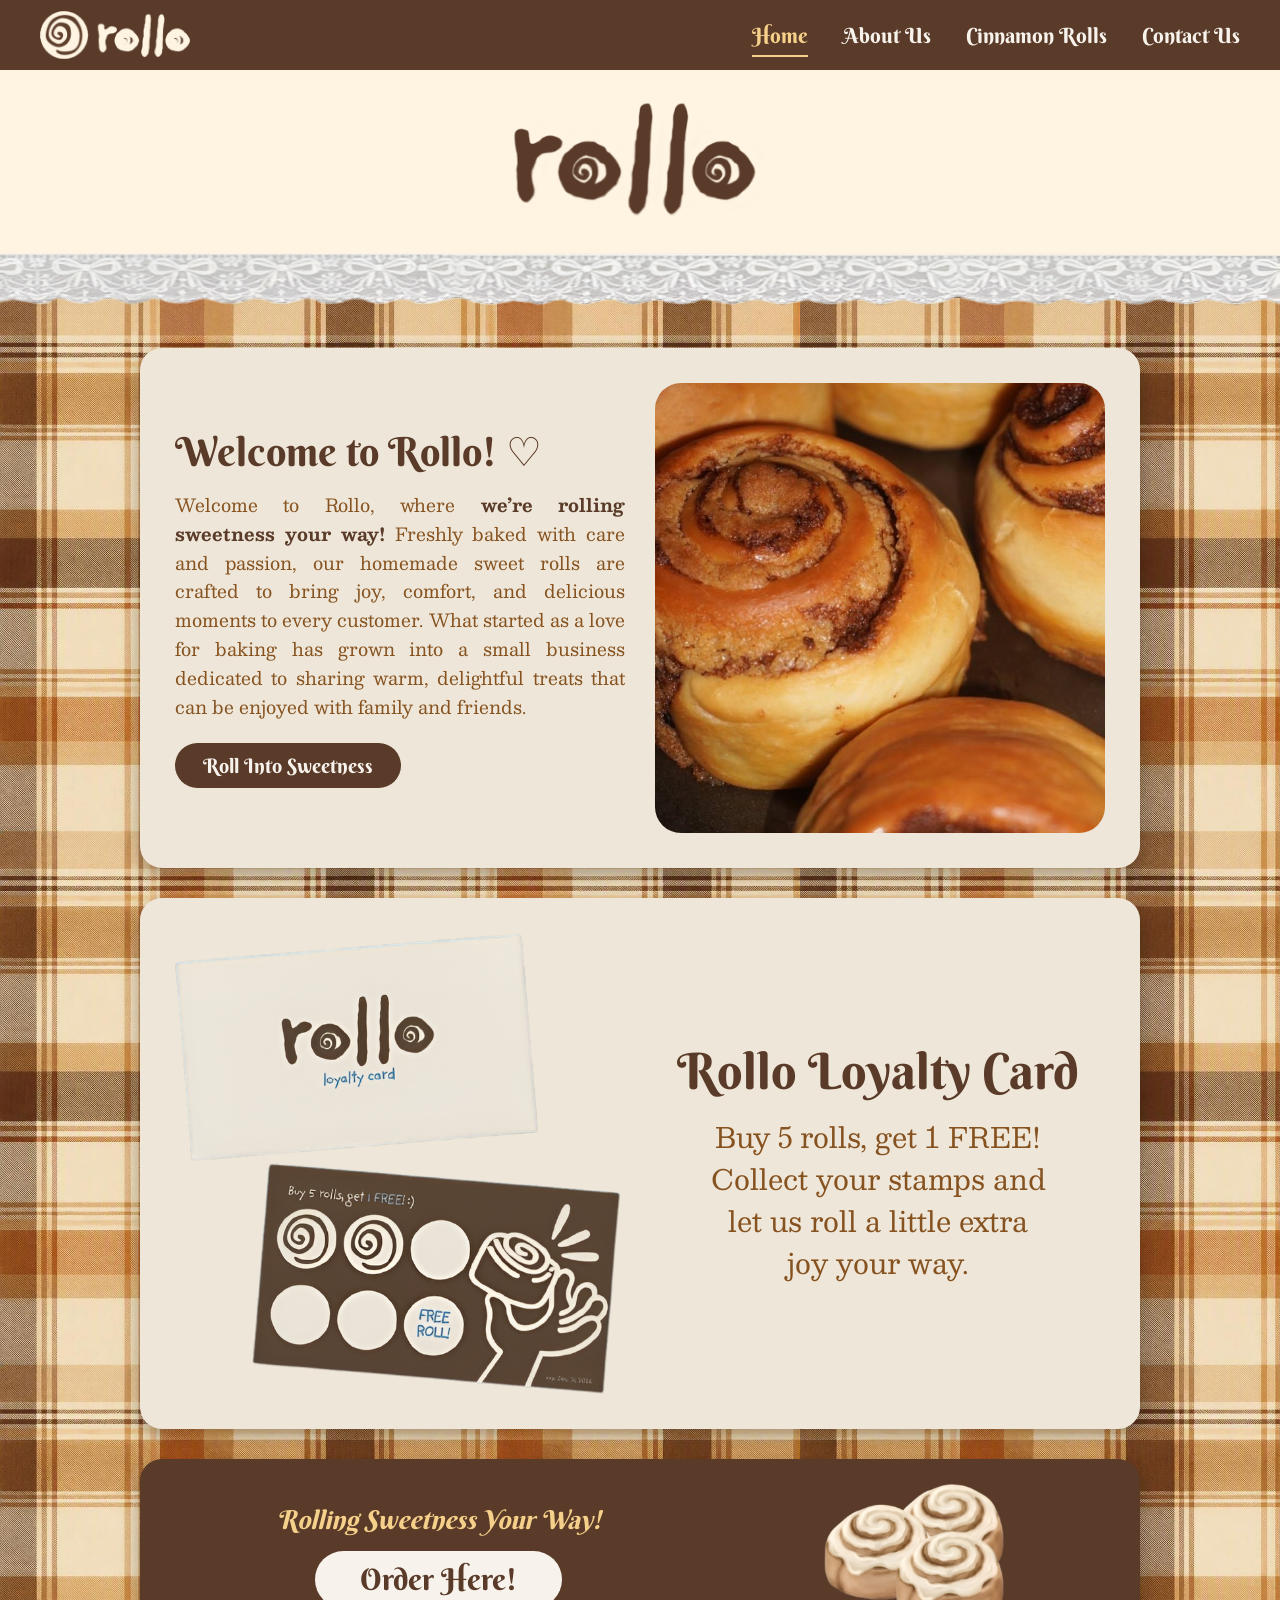
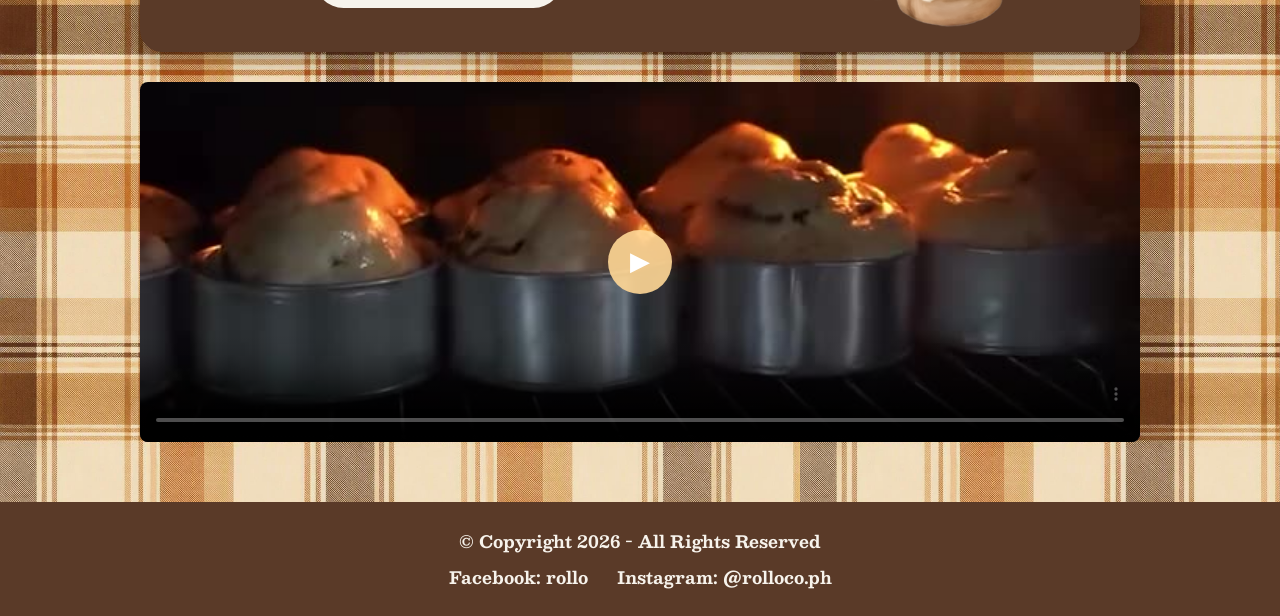
==== index.html @ e4e3800d "first commit" ====
<!DOCTYPE html>
<html lang="en">
<head>
  <meta charset="UTF-8">
  <meta name="viewport" content="width=device-width, initial-scale=1">
  <meta name="description" content="Rollo sells freshly baked homemade cinnamon rolls in Angeles City, Pampanga. Buy 5 rolls, get 1 FREE!">
  <title>Rollo | Homemade Cinnamon Rolls</title>
  <link rel="icon" href="images/logo-spiral.png">

  <!-- Google Fonts: Berkshire Swash (headings) and Besley (paragraphs) -->
  <link href="https://fonts.googleapis.com/css2?family=Berkshire+Swash&family=Besley:ital,wght@0,400;0,700;1,400&display=swap" rel="stylesheet">

  <link rel="stylesheet" href="style.css">
</head>
<body>

  <!-- HEADER: logo + navigation -->
  <header>
    <div class="header-box">
      <a href="index.html"><img class="logo" src="images/logo.png" alt="Rollo logo"></a>

      <!-- hamburger button (shows on tablet and mobile) -->
      <button id="menuButton" class="menu-button" type="button" aria-label="Menu">
        <span></span>
        <span></span>
        <span></span>
      </button>

      <nav id="menu" class="menu">
        <ul>
        <li><a href="index.html" class="current">Home</a></li>
        <li><a href="about.html">About Us</a></li>
        <li><a href="cinnamon-rolls.html">Cinnamon Rolls</a></li>
        <li><a href="contact.html">Contact Us</a></li>
        </ul>
      </nav>
    </div>
  </header>

  <!-- BANNER with the rollo name and lace -->
  <div class="banner">
    <a href="index.html"><img src="images/wordmark.png" alt="rollo"></a>
  </div>
  <div class="lace"></div>

  <!-- MAIN CONTENT -->
  <main>
    <div class="box">

      <!-- Welcome -->
      <section class="card cream-card welcome">
        <div class="welcome-text">
          <h1>Welcome to Rollo! ♡</h1>
          <p>
            Welcome to Rollo, where <strong>we’re rolling sweetness your way!</strong>
            Freshly baked with care and passion, our homemade sweet rolls are crafted to
            bring joy, comfort, and delicious moments to every customer. What started as a
            love for baking has grown into a small business dedicated to sharing warm,
            delightful treats that can be enjoyed with family and friends.
          </p>
          <a class="button dark-button" href="cinnamon-rolls.html">Roll Into Sweetness</a>
        </div>
        <figure class="welcome-photo-box">
          <img class="welcome-photo" src="images/welcome-rolls.jpg" alt="Freshly baked cinnamon rolls">
        </figure>
      </section>

      <!-- Loyalty card -->
      <section class="card cream-card loyalty">
        <img src="images/loyalty-card.png" alt="Rollo loyalty card, front and back">
        <div class="loyalty-text">
          <h2>Rollo Loyalty Card</h2>
          <p>Buy 5 rolls, get 1 FREE!<br>Collect your stamps and<br>let us roll a little extra<br>joy your way.</p>
        </div>
      </section>

      <!-- Order box -->
      <section class="card brown-card order-box">
        <h2 class="hidden">Order now</h2>
        <div class="text-side">
          <p>Rolling Sweetness Your Way!</p>
          <a class="button cream-button" href="order-form.html">Order Here!</a>
        </div>
        <img src="images/cta-rolls.png" alt="Iced cinnamon rolls">
      </section>

      <!-- Video -->
      <section class="video-box">
        <h2 class="hidden">Video</h2>
        <video id="video" controls poster="images/video-poster.jpg">
          <source src="videos/rollo-baking.mp4" type="video/mp4">
          Your browser does not support the video tag.
        </video>
        <button id="playButton" class="play-button" type="button" aria-label="Play video">&#9654;</button>
      </section>

    </div>
  </main>

  <!-- FOOTER -->
  <footer>
    <p>© Copyright <span id="year">2026</span> - All Rights Reserved</p>
    <a href="https://www.facebook.com/" target="_blank">Facebook: rollo</a>
    <a href="https://www.instagram.com/rolloco.ph" target="_blank">Instagram: @rolloco.ph</a>
  </footer>

  <script src="script.js"></script>
</body>
</html>
---- style.css ----
/* ==========================================================
   ROLLO WEBSITE - style.css
   Used by all 5 pages (index, about, cinnamon-rolls,
   contact, order-form)

   COLORS (from the Rollo style guide)
     Dark brown  #5A3A28   header, footer, text
     Brown       #704620   gradients, table hover
     Rust        #A76332   gradients, small accents
     Gold        #D6A15B   borders, form fields, menu frame
     Beige       #EEE6D8   cards
     Cream       #F7F3EC   light text on brown
     Honey       #F5D08A   headings on brown (easy to read)
     Espresso    #3E2619   mobile menu, button hover

   FONTS
     Berkshire Swash  headings, buttons, navigation
     Besley           paragraphs and tables
   ========================================================== */


/* ---------- BASIC SETTINGS ---------- */

* {
  box-sizing: border-box;
}

html {
  scroll-behavior: smooth;
}

body {
  margin: 0;
  font-family: "Besley", Georgia, serif;
  font-size: 18px;
  color: #5A3A28;
  background-color: #5A3A28;
  overflow-x: hidden;
}

img {
  max-width: 100%;
  height: auto;
}

h1, h2, h3, p, figure, address {
  margin: 0;
}

ul {
  list-style: none;
  margin: 0;
  padding: 0;
}

a {
  color: inherit;
}

/* text that only screen readers and search engines see */
.hidden {
  position: absolute;
  width: 1px;
  height: 1px;
  overflow: hidden;
  clip: rect(0 0 0 0);
}


/* ---------- HEADER AND NAVIGATION ---------- */

header {
  background-color: #5A3A28;
  height: 70px;
  position: sticky;
  top: 0;
  z-index: 100;
}

.header-box {
  width: 95%;
  max-width: 1200px;
  height: 70px;
  margin: 0 auto;
  display: flex;
  justify-content: space-between;
  align-items: center;
}

.logo {
  height: 48px;
  width: auto;
  display: block;
}

.menu ul {
  display: flex;
  gap: 35px;
}

.menu a {
  font-family: "Berkshire Swash", Georgia, serif;
  font-size: 21px;
  color: #F7F3EC;
  text-decoration: none;
  padding: 6px 0;
  border-bottom: 2px solid transparent;
}

.menu a:hover,
.menu a.current {
  color: #F5D08A;
  border-bottom: 2px solid #F5D08A;
}

/* hamburger button (hidden on big screens) */
.menu-button {
  display: none;
  width: 46px;
  height: 46px;
  background: none;
  border: none;
  cursor: pointer;
  position: relative;
}

.menu-button span {
  position: absolute;
  left: 9px;
  width: 28px;
  height: 3px;
  background-color: #F7F3EC;
  transition: all 0.3s;
}

.menu-button span:nth-child(1) { top: 14px; }
.menu-button span:nth-child(2) { top: 22px; }
.menu-button span:nth-child(3) { top: 30px; }

/* when the button has the class "open" it turns into an X */
.menu-button.open span:nth-child(1) {
  top: 22px;
  transform: rotate(45deg);
}
.menu-button.open span:nth-child(2) {
  opacity: 0;
}
.menu-button.open span:nth-child(3) {
  top: 22px;
  transform: rotate(-45deg);
}


/* ---------- BANNER AND LACE ---------- */

.banner {
  background-color: #FFF4E2;
  text-align: center;
  padding: 25px 0;
}

.banner img {
  width: 260px;
}

.lace {
  height: 55px;
  background-image: url("images/lace.png");
  background-size: 100% 100%;
  position: relative;
  z-index: 2;
  margin-bottom: -10px;
}


/* ---------- MAIN AREA (plaid background) ---------- */

main {
  background-color: #D6A15B;
  background-image: url("images/plaid.jpg");
  background-size: 800px;
  padding: 50px 0 60px 0;
  min-height: 60vh;
}

.box {
  width: 90%;
  max-width: 1000px;
  margin: 0 auto;
}

.card {
  border-radius: 22px;
  padding: 35px;
  margin-bottom: 30px;
  box-shadow: 0 8px 20px rgba(0, 0, 0, 0.3);
}

.cream-card {
  background-color: #EEE6D8;
}

.brown-card {
  background-color: #5A3A28;
  color: #F7F3EC;
}

.gradient-card {
  background: linear-gradient(to right, #5A3A28, #704620, #A76332);
  color: white;
}


/* ---------- BUTTONS ---------- */

.button {
  display: inline-block;
  font-family: "Berkshire Swash", Georgia, serif;
  font-size: 20px;
  text-decoration: none;
  border: none;
  border-radius: 30px;
  padding: 10px 28px;
  cursor: pointer;
}

.dark-button {
  background-color: #5A3A28;
  color: #F7F3EC;
}

.dark-button:hover {
  background-color: #3E2619;
}

.cream-button {
  background-color: #F7F3EC;
  color: #5A3A28;
  font-size: 30px;
  padding: 10px 45px;
}

.cream-button:hover {
  background-color: white;
}


/* ---------- HOME PAGE ---------- */

/* the welcome card uses CSS GRID: 2 equal columns */
.welcome {
  display: grid;
  grid-template-columns: 1fr 1fr;
  gap: 30px;
  align-items: center;
}

.welcome-text h1 {
  font-family: "Berkshire Swash", Georgia, serif;
  font-weight: normal;
  font-size: 40px;
  margin-bottom: 15px;
}

.welcome-text p {
  font-size: 18px;
  line-height: 1.6;
  text-align: justify;
  color: #86521F;
  margin-bottom: 22px;
}

.welcome-text strong {
  color: #5A3A28;
}

.welcome-photo {
  width: 100%;
  border-radius: 26px;
  display: block;
}

/* the loyalty card uses FLEXBOX: picture + text side by side */
.loyalty {
  display: flex;
  align-items: center;
  gap: 30px;
}

.loyalty img {
  width: 48%;
}

.loyalty-text {
  width: 52%;
  text-align: center;
}

.loyalty-text h2 {
  font-family: "Berkshire Swash", Georgia, serif;
  font-weight: normal;
  font-size: 50px;
  line-height: 1.15;
  margin-bottom: 15px;
}

.loyalty-text p {
  font-size: 28px;
  line-height: 1.5;
  color: #86521F;
}

.order-box {
  display: flex;
  justify-content: space-around;
  align-items: center;
  padding: 25px;
}

.order-box p {
  font-family: "Berkshire Swash", Georgia, serif;
  font-style: italic;
  font-size: 26px;
  color: #F5D08A;
  margin-bottom: 15px;
}

.order-box img {
  width: 180px;
}

.order-box .text-side {
  text-align: center;
}

.video-box {
  position: relative;
  background-color: black;
  border-radius: 8px;
  overflow: hidden;
  height: 360px;
}

.video-box video {
  width: 100%;
  height: 360px;
  object-fit: cover;
  display: block;
}

.play-button {
  position: absolute;
  top: 50%;
  left: 50%;
  margin-top: -32px;
  margin-left: -32px;
  width: 64px;
  height: 64px;
  border: none;
  border-radius: 50%;
  background-color: rgba(255, 215, 150, 0.9);
  color: white;
  font-size: 26px;
  cursor: pointer;
}

.play-button:hover {
  background-color: #FFD796;
}


/* ---------- ABOUT PAGE ---------- */

.vision-box {
  text-align: center;
}

.vision-box h2,
.behind-text h2 {
  font-family: "Berkshire Swash", Georgia, serif;
  font-weight: normal;
  font-size: 44px;
  color: #F5D08A;
  text-shadow: 2px 3px 4px rgba(30, 12, 4, 0.8);
}

.vision-box p {
  font-size: 21px;
  font-weight: bold;
  line-height: 1.5;
  max-width: 480px;
  margin: 8px auto 18px auto;
}

/* Behind-the-Rollo uses CSS GRID: picture + text */
.behind {
  display: grid;
  grid-template-columns: 5fr 6fr;
  gap: 35px;
  align-items: center;
}

.behind img {
  width: 100%;
  border-radius: 24px;
  display: block;
}

.behind-text {
  text-align: right;
}

.behind-text h2 {
  margin-bottom: 14px;
}

.behind-text p {
  font-size: 19px;
  font-weight: bold;
  line-height: 1.6;
}


/* ---------- MENU PAGE ---------- */

.page-title {
  font-family: "Berkshire Swash", Georgia, serif;
  font-weight: normal;
  font-size: 70px;
  text-align: center;
  color: #F7F3EC;
  text-shadow: 3px 3px 0 #5A3A28, -2px -2px 0 #5A3A28, 2px -2px 0 #5A3A28, -2px 2px 0 #5A3A28;
  margin-bottom: 20px;
}

.menu-frame {
  width: 760px;
  max-width: 100%;
  margin: 0 auto;
  background-color: #D6A15B;
  padding: 16px;
  box-shadow: 0 8px 20px rgba(0, 0, 0, 0.3);
}

.menu-table {
  width: 100%;
  border-collapse: collapse;
  background-color: #5A3A28;
  color: #F7F3EC;
  border: 1px solid #D6A15B;
}

.menu-table td,
.menu-table th {
  border: 1px solid #D6A15B;
  padding: 20px 15px;
  text-align: center;
  font-weight: bold;
}

/* first column = the picture, so it gets its own width */
.menu-table td:first-child {
  width: 210px;
}

.menu-table img {
  width: 170px;
  height: 170px;
  object-fit: cover;
  border-radius: 20px;
  display: block;
  margin: 0 auto;
}

.menu-table .roll-name {
  font-family: "Berkshire Swash", Georgia, serif;
  font-weight: normal;
  font-size: 28px;
  line-height: 1.3;
}

.menu-table .roll-price {
  font-size: 22px;
  line-height: 1.7;
}

.menu-table .free-note {
  font-style: italic;
  font-weight: normal;
  color: #E3CFAE;
}

.menu-table tr:hover {
  background-color: #704620;
}

.menu-order {
  text-align: center;
  margin-top: 30px;
}


/* ---------- CONTACT PAGE ---------- */

.contact-box {
  max-width: 800px;
  margin: 0 auto;
  text-align: center;
}

.contact-box .lead {
  font-size: 22px;
  font-weight: bold;
  margin-bottom: 15px;
}

.contact-box h2 {
  font-family: "Berkshire Swash", Georgia, serif;
  font-weight: normal;
  font-size: 44px;
  color: #F5D08A;
  text-shadow: 2px 3px 4px rgba(30, 12, 4, 0.8);
  margin: 8px 0 10px 0;
}

.contact-box address {
  font-style: normal;
}

.contact-box p {
  font-size: 23px;
  font-weight: bold;
  line-height: 1.5;
}

.contact-box a {
  text-decoration: none;
}

.contact-box a:hover {
  color: #F5D08A;
}

.map {
  width: 420px;
  max-width: 100%;
  height: 260px;
  margin: 22px auto 0 auto;
  border: 4px solid #5A3A28;
  background-color: #DDDDDD;
}

.map iframe {
  width: 100%;
  height: 100%;
  border: none;
}


/* ---------- ORDER FORM PAGE ---------- */

.order-card {
  max-width: 650px;
  margin: 0 auto;
}

.order-card h1 {
  font-family: "Berkshire Swash", Georgia, serif;
  font-weight: normal;
  font-size: 64px;
  text-align: center;
  color: white;
  text-shadow: 3px 3px 0 #5A3A28, -2px -2px 0 #5A3A28, 2px -2px 0 #5A3A28, -2px 2px 0 #5A3A28;
  margin-bottom: 25px;
}

.order-card form {
  width: 450px;
  max-width: 100%;
  margin: 0 auto;
  font-family: Arial, Helvetica, sans-serif;
}

.order-card label {
  display: block;
  font-size: 17px;
  margin: 14px 0 5px 0;
}

.order-card input,
.order-card select {
  width: 100%;
  font-size: 17px;
  color: #3E2619;
  background-color: #D6A15B;
  border: 2px solid #D6A15B;
  border-radius: 4px;
  padding: 10px;
}

.order-card input::placeholder {
  color: #5E3510;
}

.order-card input:focus,
.order-card select:focus {
  outline: none;
  border-color: #5A3A28;
}

.order-card .wrong {
  border-color: #B3261E;
}

.form-button {
  text-align: center;
  margin-top: 25px;
}

.form-button button {
  font-size: 20px;
}

#message {
  text-align: center;
  font-size: 17px;
  margin-top: 15px;
  color: #B3261E;
}


/* ---------- FOOTER ---------- */

footer {
  background-color: #5A3A28;
  color: #F7F3EC;
  text-align: center;
  font-size: 17px;
  font-weight: bold;
  padding: 25px 15px;
}

footer p {
  margin-bottom: 8px;
}

footer a {
  text-decoration: none;
  margin: 0 12px;
}

footer a:hover {
  color: #F5D08A;
}


/* ==========================================================
   RESPONSIVE (media queries)
   ========================================================== */

/* Very large screens (1920px and up) */
@media (min-width: 1920px) {
  body { font-size: 21px; }
  header, .header-box { height: 80px; }
  .logo { height: 56px; }
  .menu a { font-size: 25px; }
  .box { max-width: 1250px; }
  main { background-size: 1100px; }
  .welcome-text p { font-size: 21px; }
  .menu-frame { width: 880px; }
  .menu-table td:first-child { width: 240px; }
  .menu-table img { width: 200px; height: 200px; }
  .menu-table .roll-name { font-size: 32px; }
  .menu-table .roll-price { font-size: 24px; }
  .order-card { max-width: 750px; }
  .order-card form { width: 520px; }
  .order-card label, .order-card input, .order-card select { font-size: 20px; }
  footer { font-size: 20px; }
}

/* Tablet and mobile (1023px and below): hamburger menu */
@media (max-width: 1023px) {
  .menu-button {
    display: block;
  }

  /* the menu is hidden until the button is clicked */
  .menu {
    display: none;
    position: absolute;
    top: 70px;
    left: 0;
    width: 100%;
    background-color: #3E2619;
  }

  .menu.open {
    display: block;
  }

  .menu ul {
    display: block;
    padding: 10px 20px 20px 20px;
  }

  .menu a {
    display: block;
    font-size: 24px;
    padding: 14px 0;
    border-bottom: 1px solid #6B4A38;
  }

  .menu a:hover,
  .menu a.current {
    border-bottom: 1px solid #6B4A38;
  }

  main {
    background-size: 650px;
  }
}

/* Mobile only (767px and below): everything in one column */
@media (max-width: 767px) {
  header, .header-box { height: 60px; }
  .logo { height: 40px; }
  .menu { top: 60px; }

  .banner img { width: 190px; }
  .banner { padding: 18px 0; }
  .lace { height: 35px; }

  main {
    padding: 30px 0 40px 0;
    background-size: 520px;
  }

  .card {
    padding: 25px 20px;
  }

  /* grid cards become 1 column, the photo goes first */
  .welcome,
  .behind {
    grid-template-columns: 1fr;
    text-align: center;
  }

  .welcome-photo-box {
    order: -1;
  }

  .behind img {
    max-width: 340px;
    margin: 0 auto;
  }

  .behind-text {
    text-align: center;
  }

  /* flexbox cards stack on top of each other */
  .loyalty {
    flex-direction: column;
    text-align: center;
  }

  .loyalty img,
  .loyalty-text {
    width: 100%;
  }

  .welcome-text h1 { font-size: 34px; }
  .loyalty-text h2 { font-size: 38px; }
  .loyalty-text p { font-size: 24px; }

  .order-box {
    flex-direction: column;
    text-align: center;
  }

  .video-box,
  .video-box video {
    height: 240px;
  }

  .page-title { font-size: 56px; }
  .order-card h1 { font-size: 50px; }
  .contact-box h2 { font-size: 36px; }
  .contact-box p { font-size: 20px; }
  .menu-table td:first-child { width: 150px; }
  .menu-table img { width: 120px; height: 120px; }
  .menu-table .roll-name { font-size: 22px; }
}

/* Small phones (420px and below) */
@media (max-width: 420px) {
  .menu-frame { padding: 8px; }
  .menu-table td, .menu-table th { padding: 10px 6px; }
  .menu-table td:first-child { width: 110px; }
  .menu-table img { width: 95px; height: 95px; border-radius: 14px; }
  .menu-table .roll-name { font-size: 19px; }
  .menu-table .roll-price { font-size: 15px; }
  .cream-button { font-size: 24px; padding: 10px 30px; }
}
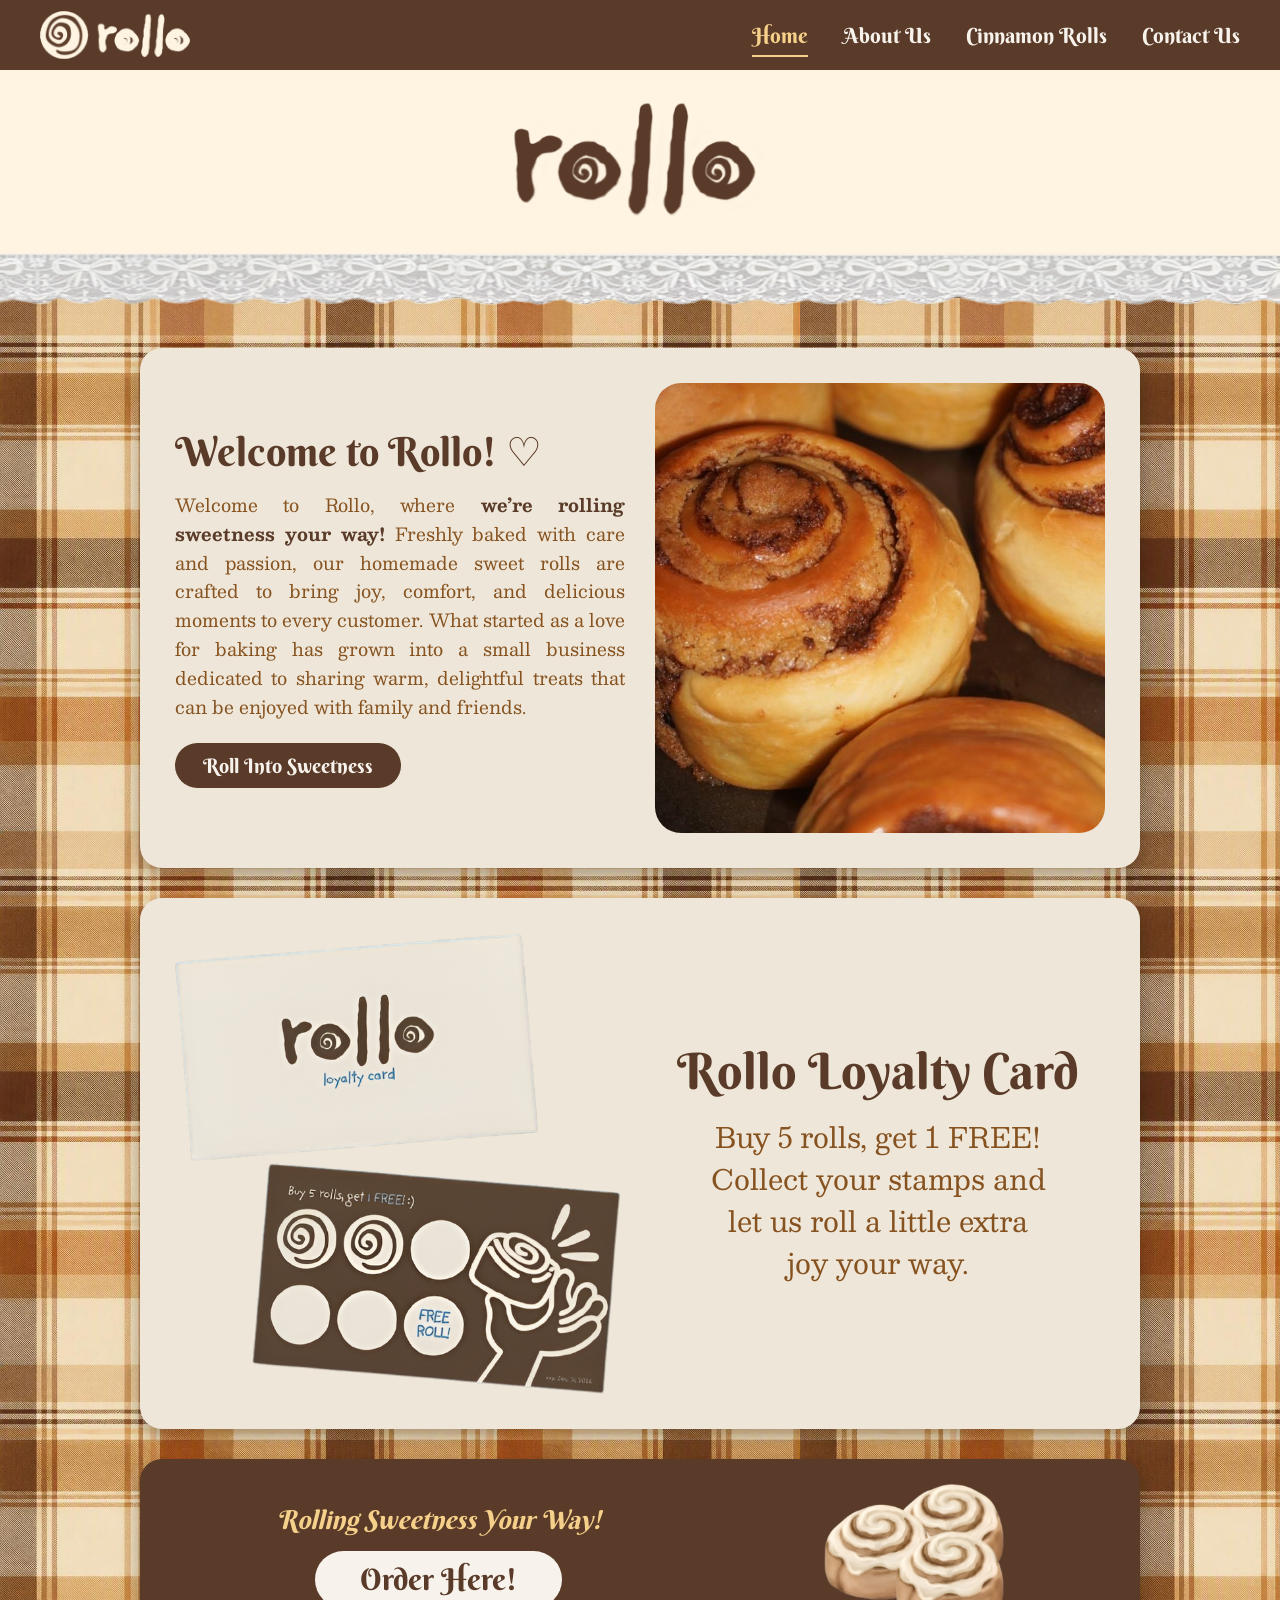
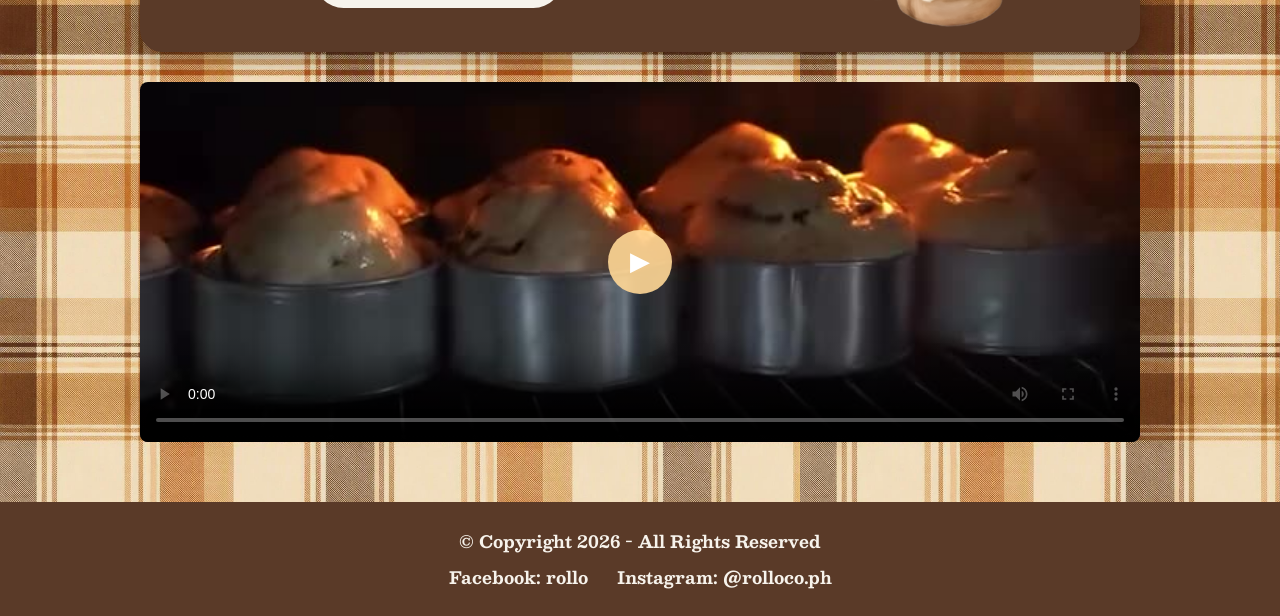
==== commit beb964e1: "change facebook link" ====
--- a/index.html
+++ b/index.html
@@ -100,7 +100,7 @@
   <!-- FOOTER -->
   <footer>
     <p>© Copyright <span id="year">2026</span> - All Rights Reserved</p>
-    <a href="https://www.facebook.com/" target="_blank">Facebook: rollo</a>
+    <a href="https://www.facebook.com/profile.php?id=61591078773030" target="_blank">Facebook: rollo</a>
     <a href="https://www.instagram.com/rolloco.ph" target="_blank">Instagram: @rolloco.ph</a>
   </footer>
 
--- a/style.css
+++ b/style.css
@@ -1,25 +1,3 @@
-/* ==========================================================
-   ROLLO WEBSITE - style.css
-   Used by all 5 pages (index, about, cinnamon-rolls,
-   contact, order-form)
-
-   COLORS (from the Rollo style guide)
-     Dark brown  #5A3A28   header, footer, text
-     Brown       #704620   gradients, table hover
-     Rust        #A76332   gradients, small accents
-     Gold        #D6A15B   borders, form fields, menu frame
-     Beige       #EEE6D8   cards
-     Cream       #F7F3EC   light text on brown
-     Honey       #F5D08A   headings on brown (easy to read)
-     Espresso    #3E2619   mobile menu, button hover
-
-   FONTS
-     Berkshire Swash  headings, buttons, navigation
-     Besley           paragraphs and tables
-   ========================================================== */
-
-
-/* ---------- BASIC SETTINGS ---------- */
 
 * {
   box-sizing: border-box;
@@ -65,7 +43,6 @@
   overflow: hidden;
   clip: rect(0 0 0 0);
 }
-
 
 /* ---------- HEADER AND NAVIGATION ---------- */
 
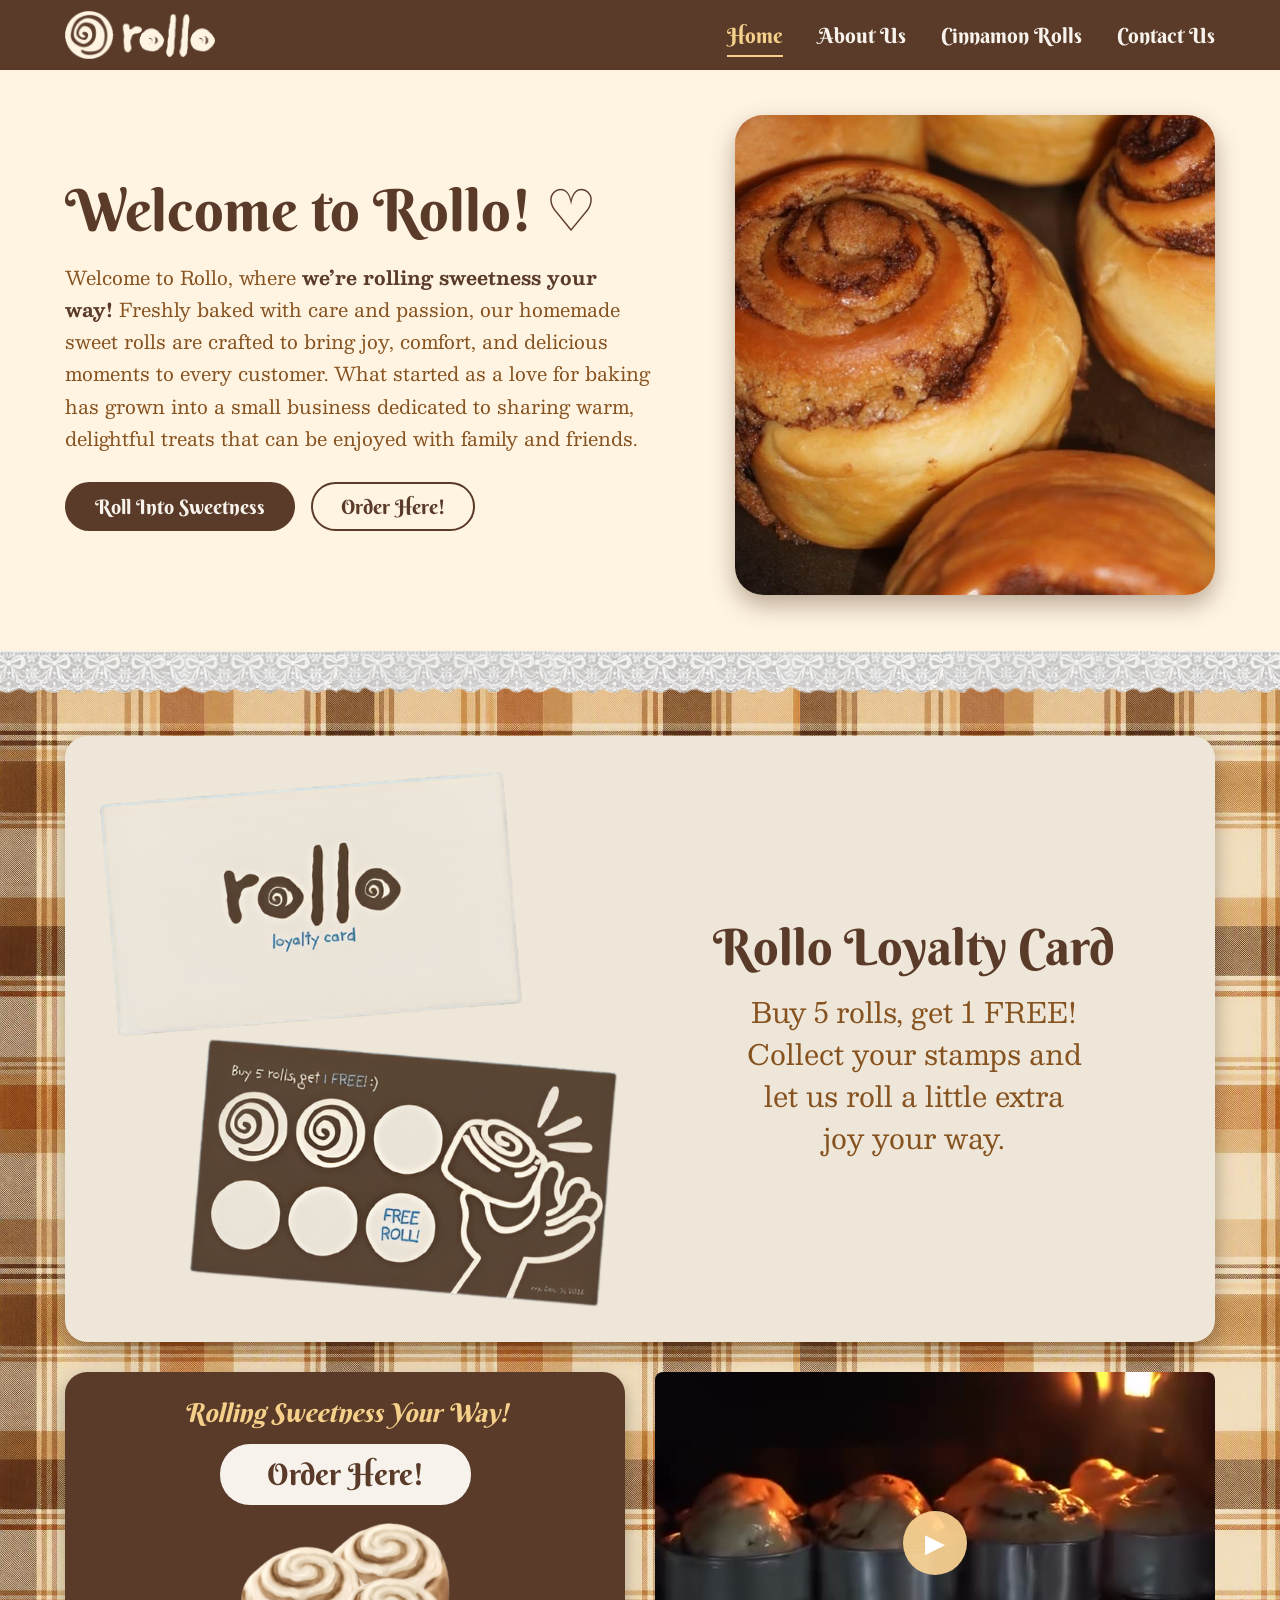
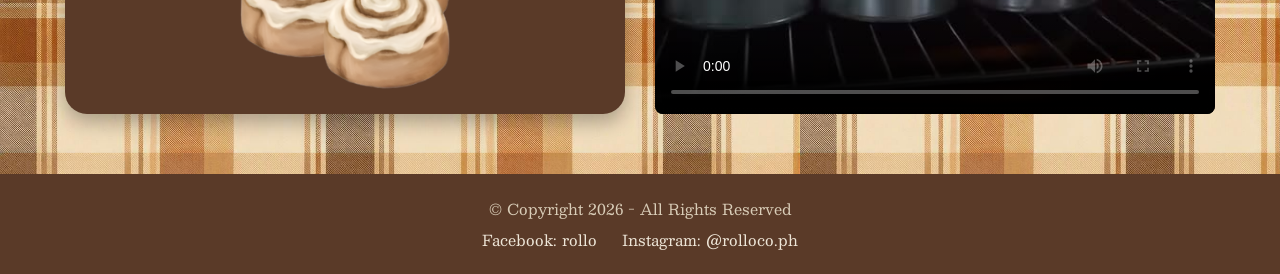
==== commit e6acf14d: "adjustments from critiques" ====
--- a/index.html
+++ b/index.html
@@ -5,21 +5,21 @@
   <meta name="viewport" content="width=device-width, initial-scale=1">
   <meta name="description" content="Rollo sells freshly baked homemade cinnamon rolls in Angeles City, Pampanga. Buy 5 rolls, get 1 FREE!">
   <title>Rollo | Homemade Cinnamon Rolls</title>
-  <link rel="icon" href="images/logo-spiral.png">
-
-  <!-- Google Fonts: Berkshire Swash (headings) and Besley (paragraphs) -->
+  <link rel="icon" href="favicon.ico" sizes="any">
+  <link rel="icon" type="image/png" sizes="32x32" href="images/favicon-32.png">
+  <link rel="icon" type="image/png" sizes="16x16" href="images/favicon-16.png">
+  <link rel="apple-touch-icon" href="images/apple-touch-icon.png">
   <link href="https://fonts.googleapis.com/css2?family=Berkshire+Swash&family=Besley:ital,wght@0,400;0,700;1,400&display=swap" rel="stylesheet">
-
   <link rel="stylesheet" href="style.css">
 </head>
 <body>
 
-  <!-- HEADER: logo + navigation -->
+  <!-- HEADER: logo and navigation -->
   <header>
     <div class="header-box">
       <a href="index.html"><img class="logo" src="images/logo.png" alt="Rollo logo"></a>
 
-      <!-- hamburger button (shows on tablet and mobile) -->
+      <!-- hamburger button (tablet and mobile) -->
       <button id="menuButton" class="menu-button" type="button" aria-label="Menu">
         <span></span>
         <span></span>
@@ -37,33 +37,34 @@
     </div>
   </header>
 
-  <!-- BANNER with the rollo name and lace -->
-  <div class="banner">
-    <a href="index.html"><img src="images/wordmark.png" alt="rollo"></a>
-  </div>
+
+  <!-- HERO -->
+  <section class="hero">
+    <div class="hero-inner">
+      <div class="hero-text">
+        <h1>Welcome to Rollo! ♡</h1>
+        <p>
+          Welcome to Rollo, where <strong>we’re rolling sweetness your way!</strong>
+          Freshly baked with care and passion, our homemade sweet rolls are crafted to
+          bring joy, comfort, and delicious moments to every customer. What started as a
+          love for baking has grown into a small business dedicated to sharing warm,
+          delightful treats that can be enjoyed with family and friends.
+        </p>
+        <div class="hero-buttons">
+          <a class="button dark-button" href="cinnamon-rolls.html">Roll Into Sweetness</a>
+          <a class="button outline-button" href="order-form.html">Order Here!</a>
+        </div>
+      </div>
+      <figure class="hero-photo">
+        <img src="images/welcome-rolls.jpg" alt="Freshly baked cinnamon rolls">
+      </figure>
+    </div>
+  </section>
   <div class="lace"></div>
 
-  <!-- MAIN CONTENT -->
+  <!-- MAIN -->
   <main>
     <div class="box">
-
-      <!-- Welcome -->
-      <section class="card cream-card welcome">
-        <div class="welcome-text">
-          <h1>Welcome to Rollo! ♡</h1>
-          <p>
-            Welcome to Rollo, where <strong>we’re rolling sweetness your way!</strong>
-            Freshly baked with care and passion, our homemade sweet rolls are crafted to
-            bring joy, comfort, and delicious moments to every customer. What started as a
-            love for baking has grown into a small business dedicated to sharing warm,
-            delightful treats that can be enjoyed with family and friends.
-          </p>
-          <a class="button dark-button" href="cinnamon-rolls.html">Roll Into Sweetness</a>
-        </div>
-        <figure class="welcome-photo-box">
-          <img class="welcome-photo" src="images/welcome-rolls.jpg" alt="Freshly baked cinnamon rolls">
-        </figure>
-      </section>
 
       <!-- Loyalty card -->
       <section class="card cream-card loyalty">
@@ -74,6 +75,7 @@
         </div>
       </section>
 
+      <div class="home-row">
       <!-- Order box -->
       <section class="card brown-card order-box">
         <h2 class="hidden">Order now</h2>
@@ -93,6 +95,7 @@
         </video>
         <button id="playButton" class="play-button" type="button" aria-label="Play video">&#9654;</button>
       </section>
+      </div>
 
     </div>
   </main>
@@ -100,7 +103,7 @@
   <!-- FOOTER -->
   <footer>
     <p>© Copyright <span id="year">2026</span> - All Rights Reserved</p>
-    <a href="https://www.facebook.com/profile.php?id=61591078773030" target="_blank">Facebook: rollo</a>
+    <a href="https://www.facebook.com/" target="_blank">Facebook: rollo</a>
     <a href="https://www.instagram.com/rolloco.ph" target="_blank">Instagram: @rolloco.ph</a>
   </footer>
 
--- a/style.css
+++ b/style.css
@@ -1,3 +1,7 @@
+/* ==========================================================
+   ROLLO WEBSITE - style.css
+========================================================== */
+
 
 * {
   box-sizing: border-box;
@@ -44,6 +48,7 @@
   clip: rect(0 0 0 0);
 }
 
+
 /* ---------- HEADER AND NAVIGATION ---------- */
 
 header {
@@ -55,8 +60,8 @@
 }
 
 .header-box {
-  width: 95%;
-  max-width: 1200px;
+  width: 90%;
+  max-width: 1150px;
   height: 70px;
   margin: 0 auto;
   display: flex;
@@ -90,7 +95,7 @@
   border-bottom: 2px solid #F5D08A;
 }
 
-/* hamburger button (hidden on big screens) */
+/* hamburger button (hidden on desktop) */
 .menu-button {
   display: none;
   width: 46px;
@@ -128,29 +133,98 @@
 }
 
 
-/* ---------- BANNER AND LACE ---------- */
-
+/* ---------- BANNER, HERO AND LACE ---------- */
+
+/* page title banner */
 .banner {
   background-color: #FFF4E2;
-  text-align: center;
-  padding: 25px 0;
-}
-
-.banner img {
-  width: 260px;
+  padding: 32px 0 38px 0;
+}
+
+.banner-inner {
+  width: 90%;
+  max-width: 1150px;
+  margin: 0 auto;
+}
+
+.banner h1 {
+  font-family: "Berkshire Swash", Georgia, serif;
+  font-weight: normal;
+  font-size: 54px;
+  line-height: 1.1;
+}
+
+.banner p {
+  font-size: 20px;
+  color: #86521F;
+  margin-top: 8px;
+}
+
+/* home page hero */
+.hero {
+  background-color: #FFF4E2;
+  padding: 45px 0 55px 0;
+}
+
+.hero-inner {
+  width: 90%;
+  max-width: 1150px;
+  margin: 0 auto;
+  display: grid;
+  grid-template-columns: 1.15fr 1fr;
+  gap: 55px;
+  align-items: center;
+}
+
+.hero-text h1 {
+  font-family: "Berkshire Swash", Georgia, serif;
+  font-weight: normal;
+  font-size: 58px;
+  line-height: 1.1;
+  margin-bottom: 18px;
+}
+
+.hero-text p {
+  font-size: 19px;
+  line-height: 1.7;
+  color: #86521F;
+  margin-bottom: 28px;
+}
+
+.hero-text strong {
+  color: #5A3A28;
+}
+
+.hero-buttons {
+  display: flex;
+  flex-wrap: wrap;
+  gap: 16px;
+}
+
+.hero-photo img {
+  display: block;
+  width: 100%;
+  max-width: 480px;
+  aspect-ratio: 1 / 1;
+  object-fit: cover;
+  margin-left: auto;
+  border-radius: 28px;
+  box-shadow: 0 10px 25px rgba(60, 30, 10, 0.35);
 }
 
 .lace {
-  height: 55px;
+  height: 46px;
   background-image: url("images/lace.png");
-  background-size: 100% 100%;
+  background-repeat: repeat-x;
+  background-size: auto 46px;
+  background-position: center top;
   position: relative;
   z-index: 2;
   margin-bottom: -10px;
 }
 
 
-/* ---------- MAIN AREA (plaid background) ---------- */
+/* ---------- MAIN AREA ---------- */
 
 main {
   background-color: #D6A15B;
@@ -162,7 +236,7 @@
 
 .box {
   width: 90%;
-  max-width: 1000px;
+  max-width: 1150px;
   margin: 0 auto;
 }
 
@@ -182,9 +256,10 @@
   color: #F7F3EC;
 }
 
-.gradient-card {
-  background: linear-gradient(to right, #5A3A28, #704620, #A76332);
-  color: white;
+.dark-card {
+  background-color: #5A3A28;
+  color: #F7F3EC;
+  border: 3px solid #F7F3EC;
 }
 
 
@@ -195,10 +270,27 @@
   font-family: "Berkshire Swash", Georgia, serif;
   font-size: 20px;
   text-decoration: none;
-  border: none;
+  border: 2px solid transparent;
   border-radius: 30px;
   padding: 10px 28px;
   cursor: pointer;
+  transition: background-color 0.2s, color 0.2s, transform 0.2s, box-shadow 0.2s;
+}
+
+/* hover */
+.button:hover {
+  transform: translateY(-3px);
+  box-shadow: 0 6px 14px rgba(0, 0, 0, 0.3);
+}
+
+.button:active {
+  transform: translateY(0);
+  box-shadow: none;
+}
+
+.button:disabled {
+  opacity: 0.6;
+  cursor: wait;
 }
 
 .dark-button {
@@ -221,43 +313,41 @@
   background-color: white;
 }
 
+/* transparent button */
+.outline-button {
+  background-color: transparent;
+  color: #5A3A28;
+  border-color: #5A3A28;
+}
+
+.outline-button:hover {
+  background-color: #5A3A28;
+  color: #F7F3EC;
+}
+
+.big-button {
+  font-size: 24px;
+  padding: 10px 38px;
+}
+
+/* a clear outline when someone uses the keyboard (Tab key) */
+a:focus-visible,
+button:focus-visible,
+input:focus-visible,
+select:focus-visible {
+  outline: 3px solid #A76332;
+  outline-offset: 3px;
+}
+
+header a:focus-visible,
+header button:focus-visible {
+  outline-color: #F5D08A;
+}
+
 
 /* ---------- HOME PAGE ---------- */
 
-/* the welcome card uses CSS GRID: 2 equal columns */
-.welcome {
-  display: grid;
-  grid-template-columns: 1fr 1fr;
-  gap: 30px;
-  align-items: center;
-}
-
-.welcome-text h1 {
-  font-family: "Berkshire Swash", Georgia, serif;
-  font-weight: normal;
-  font-size: 40px;
-  margin-bottom: 15px;
-}
-
-.welcome-text p {
-  font-size: 18px;
-  line-height: 1.6;
-  text-align: justify;
-  color: #86521F;
-  margin-bottom: 22px;
-}
-
-.welcome-text strong {
-  color: #5A3A28;
-}
-
-.welcome-photo {
-  width: 100%;
-  border-radius: 26px;
-  display: block;
-}
-
-/* the loyalty card uses FLEXBOX: picture + text side by side */
+/* the loyalty card */
 .loyalty {
   display: flex;
   align-items: center;
@@ -287,10 +377,23 @@
   color: #86521F;
 }
 
+/* order box and video */
+.home-row {
+  display: grid;
+  grid-template-columns: 1fr 1fr;
+  gap: 30px;
+}
+
+.home-row .card {
+  margin-bottom: 0;
+}
+
 .order-box {
   display: flex;
-  justify-content: space-around;
+  flex-direction: column;
+  justify-content: center;
   align-items: center;
+  gap: 18px;
   padding: 25px;
 }
 
@@ -303,7 +406,7 @@
 }
 
 .order-box img {
-  width: 180px;
+  width: 210px;
 }
 
 .order-box .text-side {
@@ -315,12 +418,13 @@
   background-color: black;
   border-radius: 8px;
   overflow: hidden;
-  height: 360px;
+  min-height: 320px;
 }
 
 .video-box video {
   width: 100%;
-  height: 360px;
+  height: 100%;
+  min-height: 320px;
   object-fit: cover;
   display: block;
 }
@@ -348,8 +452,12 @@
 
 /* ---------- ABOUT PAGE ---------- */
 
+/* Vision and Mission */
 .vision-box {
-  text-align: center;
+  display: grid;
+  grid-template-columns: 1fr 1fr;
+  gap: 45px;
+  align-items: start;
 }
 
 .vision-box h2,
@@ -365,11 +473,10 @@
   font-size: 21px;
   font-weight: bold;
   line-height: 1.5;
-  max-width: 480px;
-  margin: 8px auto 18px auto;
-}
-
-/* Behind-the-Rollo uses CSS GRID: picture + text */
+  margin-top: 10px;
+}
+
+/* Behind-the-Rollo */
 .behind {
   display: grid;
   grid-template-columns: 5fr 6fr;
@@ -384,7 +491,7 @@
 }
 
 .behind-text {
-  text-align: right;
+  text-align: left;
 }
 
 .behind-text h2 {
@@ -400,18 +507,8 @@
 
 /* ---------- MENU PAGE ---------- */
 
-.page-title {
-  font-family: "Berkshire Swash", Georgia, serif;
-  font-weight: normal;
-  font-size: 70px;
-  text-align: center;
-  color: #F7F3EC;
-  text-shadow: 3px 3px 0 #5A3A28, -2px -2px 0 #5A3A28, 2px -2px 0 #5A3A28, -2px 2px 0 #5A3A28;
-  margin-bottom: 20px;
-}
-
 .menu-frame {
-  width: 760px;
+  width: 900px;
   max-width: 100%;
   margin: 0 auto;
   background-color: #D6A15B;
@@ -435,14 +532,15 @@
   font-weight: bold;
 }
 
-/* first column = the picture, so it gets its own width */
+/* first column */
 .menu-table td:first-child {
-  width: 210px;
+  width: 240px;
 }
 
 .menu-table img {
-  width: 170px;
-  height: 170px;
+  width: 200px;
+  height: auto;
+  aspect-ratio: 1 / 1;
   object-fit: cover;
   border-radius: 20px;
   display: block;
@@ -452,7 +550,7 @@
 .menu-table .roll-name {
   font-family: "Berkshire Swash", Georgia, serif;
   font-weight: normal;
-  font-size: 28px;
+  font-size: 30px;
   line-height: 1.3;
 }
 
@@ -472,7 +570,10 @@
 }
 
 .menu-order {
-  text-align: center;
+  display: flex;
+  justify-content: center;
+  flex-wrap: wrap;
+  gap: 18px;
   margin-top: 30px;
 }
 
@@ -480,21 +581,22 @@
 /* ---------- CONTACT PAGE ---------- */
 
 .contact-box {
-  max-width: 800px;
-  margin: 0 auto;
-  text-align: center;
+  display: grid;
+  grid-template-columns: 1fr 1fr;
+  gap: 15px 45px;
+  align-items: center;
 }
 
 .contact-box .lead {
-  font-size: 22px;
+  grid-column: 1 / -1;
+  font-size: 24px;
   font-weight: bold;
-  margin-bottom: 15px;
 }
 
 .contact-box h2 {
   font-family: "Berkshire Swash", Georgia, serif;
   font-weight: normal;
-  font-size: 44px;
+  font-size: 40px;
   color: #F5D08A;
   text-shadow: 2px 3px 4px rgba(30, 12, 4, 0.8);
   margin: 8px 0 10px 0;
@@ -505,25 +607,24 @@
 }
 
 .contact-box p {
-  font-size: 23px;
+  font-size: 21px;
+  line-height: 1.6;
+}
+
+.contact-box a {
   font-weight: bold;
-  line-height: 1.5;
-}
-
-.contact-box a {
   text-decoration: none;
 }
 
 .contact-box a:hover {
   color: #F5D08A;
+  text-decoration: underline;
 }
 
 .map {
-  width: 420px;
-  max-width: 100%;
-  height: 260px;
-  margin: 22px auto 0 auto;
-  border: 4px solid #5A3A28;
+  width: 100%;
+  height: 360px;
+  border: 4px solid #F7F3EC;
   background-color: #DDDDDD;
 }
 
@@ -536,26 +637,50 @@
 
 /* ---------- ORDER FORM PAGE ---------- */
 
+/* left: picture panel, right: the form */
 .order-card {
-  max-width: 650px;
-  margin: 0 auto;
-}
-
-.order-card h1 {
+  max-width: 1000px;
+  margin: 0 auto 30px auto;
+  display: grid;
+  grid-template-columns: 5fr 6fr;
+  gap: 40px;
+  align-items: start;
+}
+
+.order-side {
+  background-color: #5A3A28;
+  color: #F7F3EC;
+  border-radius: 18px;
+  padding: 30px 25px;
+  text-align: center;
+}
+
+.order-side img {
+  width: 100%;
+  max-width: 260px;
+}
+
+.order-side .side-title {
   font-family: "Berkshire Swash", Georgia, serif;
-  font-weight: normal;
-  font-size: 64px;
-  text-align: center;
-  color: white;
-  text-shadow: 3px 3px 0 #5A3A28, -2px -2px 0 #5A3A28, 2px -2px 0 #5A3A28, -2px 2px 0 #5A3A28;
-  margin-bottom: 25px;
-}
-
-.order-card form {
-  width: 450px;
-  max-width: 100%;
-  margin: 0 auto;
+  font-style: italic;
+  font-size: 28px;
+  line-height: 1.3;
+  color: #F5D08A;
+  margin: 15px 0 10px 0;
+}
+
+.order-side p {
+  font-size: 18px;
+  line-height: 1.5;
+}
+
+.order-main form {
   font-family: Arial, Helvetica, sans-serif;
+}
+
+.form-note {
+  font-size: 15px;
+  color: #6B4A38;
 }
 
 .order-card label {
@@ -581,28 +706,79 @@
 
 .order-card input:focus,
 .order-card select:focus {
-  outline: none;
   border-color: #5A3A28;
 }
 
+/* red = something is wrong, green = box is OK */
 .order-card .wrong {
   border-color: #B3261E;
+  background-color: #F0C9A0;
+}
+
+.order-card .right {
+  border-color: #2E7D32;
+}
+
+/* the small red text under each box */
+.error {
+  display: block;
+  color: #B3261E;
+  font-size: 15px;
+  font-weight: bold;
+  margin-top: 5px;
+}
+
+.error:empty {
+  display: none;
 }
 
 .form-button {
-  text-align: center;
+  display: flex;
+  flex-wrap: wrap;
+  gap: 12px;
   margin-top: 25px;
 }
 
-.form-button button {
+.form-button .button {
   font-size: 20px;
 }
 
 #message {
-  text-align: center;
   font-size: 17px;
   margin-top: 15px;
   color: #B3261E;
+  font-weight: bold;
+}
+
+#message.good {
+  color: #2E7D32;
+}
+
+/* thank you message after the order is sent */
+.thanks {
+  text-align: center;
+  padding: 20px 0;
+}
+
+.thanks h2 {
+  font-family: "Berkshire Swash", Georgia, serif;
+  font-weight: normal;
+  font-size: 44px;
+  margin-bottom: 10px;
+}
+
+.thanks p {
+  font-size: 19px;
+  line-height: 1.5;
+  color: #86521F;
+}
+
+.thanks .form-button {
+  justify-content: center;
+}
+
+[hidden] {
+  display: none !important;
 }
 
 
@@ -610,52 +786,66 @@
 
 footer {
   background-color: #5A3A28;
-  color: #F7F3EC;
+  color: #D9CDB8;
   text-align: center;
-  font-size: 17px;
-  font-weight: bold;
-  padding: 25px 15px;
+  font-size: 15px;
+  padding: 22px 15px;
 }
 
 footer p {
-  margin-bottom: 8px;
+  margin-bottom: 6px;
 }
 
 footer a {
+  color: #EEE6D8;
   text-decoration: none;
-  margin: 0 12px;
+  margin: 0 10px;
 }
 
 footer a:hover {
   color: #F5D08A;
+  text-decoration: underline;
 }
 
 
 /* ==========================================================
-   RESPONSIVE (media queries)
-   ========================================================== */
-
-/* Very large screens (1920px and up) */
+  RESPONSIVE (media queries)
+========================================================== */
+
+/* Large screens */
 @media (min-width: 1920px) {
   body { font-size: 21px; }
   header, .header-box { height: 80px; }
+  .header-box, .banner-inner, .hero-inner { max-width: 1400px; }
   .logo { height: 56px; }
-  .menu a { font-size: 25px; }
-  .box { max-width: 1250px; }
+  .menu a { font-size: 24px; }
+  .box { max-width: 1400px; }
+  .banner h1 { font-size: 64px; }
+  .banner p { font-size: 23px; }
+  .hero-text h1 { font-size: 70px; }
+  .hero-text p { font-size: 22px; }
+  .hero-photo img { max-width: 560px; }
+  .lace { height: 55px; background-size: auto 55px; }
   main { background-size: 1100px; }
-  .welcome-text p { font-size: 21px; }
-  .menu-frame { width: 880px; }
-  .menu-table td:first-child { width: 240px; }
-  .menu-table img { width: 200px; height: 200px; }
-  .menu-table .roll-name { font-size: 32px; }
-  .menu-table .roll-price { font-size: 24px; }
-  .order-card { max-width: 750px; }
-  .order-card form { width: 520px; }
+  .menu-frame { width: 1000px; }
+  .menu-table td:first-child { width: 270px; }
+  .menu-table img { width: 220px; }
+  .menu-table .roll-name { font-size: 34px; }
+  .menu-table .roll-price { font-size: 25px; }
+  .order-card { max-width: 1150px; }
   .order-card label, .order-card input, .order-card select { font-size: 20px; }
-  footer { font-size: 20px; }
-}
-
-/* Tablet and mobile (1023px and below): hamburger menu */
+  .contact-box p { font-size: 24px; }
+  .map { height: 420px; }
+  footer { font-size: 17px; }
+}
+
+/* Laptop */
+@media (max-width: 1200px) {
+  .hero-text h1 { font-size: 48px; }
+  .hero-inner { gap: 35px; }
+}
+
+/* Tablet and mobile : hamburger menu */
 @media (max-width: 1023px) {
   .menu-button {
     display: block;
@@ -695,17 +885,39 @@
   main {
     background-size: 650px;
   }
-}
-
-/* Mobile only (767px and below): everything in one column */
+
+  .hero-inner,
+  .vision-box,
+  .contact-box,
+  .home-row,
+  .order-card {
+    grid-template-columns: 1fr;
+  }
+
+  .hero-photo img {
+    margin: 0 auto;
+  }
+
+  .map {
+    height: 300px;
+  }
+}
+
+/* Mobile  */
 @media (max-width: 767px) {
   header, .header-box { height: 60px; }
   .logo { height: 40px; }
   .menu { top: 60px; }
 
-  .banner img { width: 190px; }
-  .banner { padding: 18px 0; }
-  .lace { height: 35px; }
+  .banner { padding: 24px 0 28px 0; text-align: center; }
+  .banner h1 { font-size: 40px; }
+  .banner p { font-size: 18px; }
+  .hero { padding: 30px 0 38px 0; }
+  .hero-text { text-align: center; }
+  .hero-text h1 { font-size: 36px; }
+  .hero-text p { font-size: 18px; }
+  .hero-buttons { justify-content: center; }
+  .lace { height: 34px; background-size: auto 34px; }
 
   main {
     padding: 30px 0 40px 0;
@@ -716,17 +928,17 @@
     padding: 25px 20px;
   }
 
-  /* grid cards become 1 column, the photo goes first */
-  .welcome,
+  .vision-box,
+  .contact-box {
+    text-align: center;
+    gap: 20px;
+  }
+
   .behind {
     grid-template-columns: 1fr;
     text-align: center;
   }
 
-  .welcome-photo-box {
-    order: -1;
-  }
-
   .behind img {
     max-width: 340px;
     margin: 0 auto;
@@ -736,7 +948,7 @@
     text-align: center;
   }
 
-  /* flexbox cards stack on top of each other */
+  /* flexbox cards stack */
   .loyalty {
     flex-direction: column;
     text-align: center;
@@ -747,36 +959,63 @@
     width: 100%;
   }
 
-  .welcome-text h1 { font-size: 34px; }
   .loyalty-text h2 { font-size: 38px; }
   .loyalty-text p { font-size: 24px; }
 
-  .order-box {
-    flex-direction: column;
-    text-align: center;
-  }
-
   .video-box,
   .video-box video {
+    min-height: 220px;
     height: 240px;
   }
 
-  .page-title { font-size: 56px; }
-  .order-card h1 { font-size: 50px; }
-  .contact-box h2 { font-size: 36px; }
-  .contact-box p { font-size: 20px; }
-  .menu-table td:first-child { width: 150px; }
-  .menu-table img { width: 120px; height: 120px; }
-  .menu-table .roll-name { font-size: 22px; }
-}
-
-/* Small phones (420px and below) */
+  .vision-box h2,
+  .behind-text h2 { font-size: 38px; }
+  .contact-box h2 { font-size: 34px; }
+  .contact-box p { font-size: 19px; }
+
+  /* the picture panel */
+  .order-side { order: 2; }
+  .order-card { padding: 22px 18px; }
+  .form-button { justify-content: center; }
+
+  /* MENU TABLE on phones */
+  .menu-frame { padding: 10px; }
+
+  .menu-table,
+  .menu-table tbody,
+  .menu-table tr,
+  .menu-table td,
+  .menu-table th {
+    display: block;
+    width: 100%;
+  }
+
+  .menu-table tr {
+    padding: 18px 12px 20px 12px;
+    border-bottom: 1px solid #D6A15B;
+  }
+
+  .menu-table td,
+  .menu-table th {
+    border: none;
+    padding: 6px 0;
+  }
+
+  .menu-table td:first-child { width: 100%; }
+
+  .menu-table img {
+    width: 100%;
+    max-width: 280px;
+  }
+
+  .menu-table .roll-name { font-size: 28px; }
+  .menu-table .roll-name br { display: none; }
+  .menu-table .roll-price { font-size: 20px; }
+}
+
+/* Small phones */
 @media (max-width: 420px) {
-  .menu-frame { padding: 8px; }
-  .menu-table td, .menu-table th { padding: 10px 6px; }
-  .menu-table td:first-child { width: 110px; }
-  .menu-table img { width: 95px; height: 95px; border-radius: 14px; }
-  .menu-table .roll-name { font-size: 19px; }
-  .menu-table .roll-price { font-size: 15px; }
   .cream-button { font-size: 24px; padding: 10px 30px; }
-}
+  .big-button { font-size: 20px; padding: 10px 24px; }
+  .hero-text h1 { font-size: 32px; }
+}
